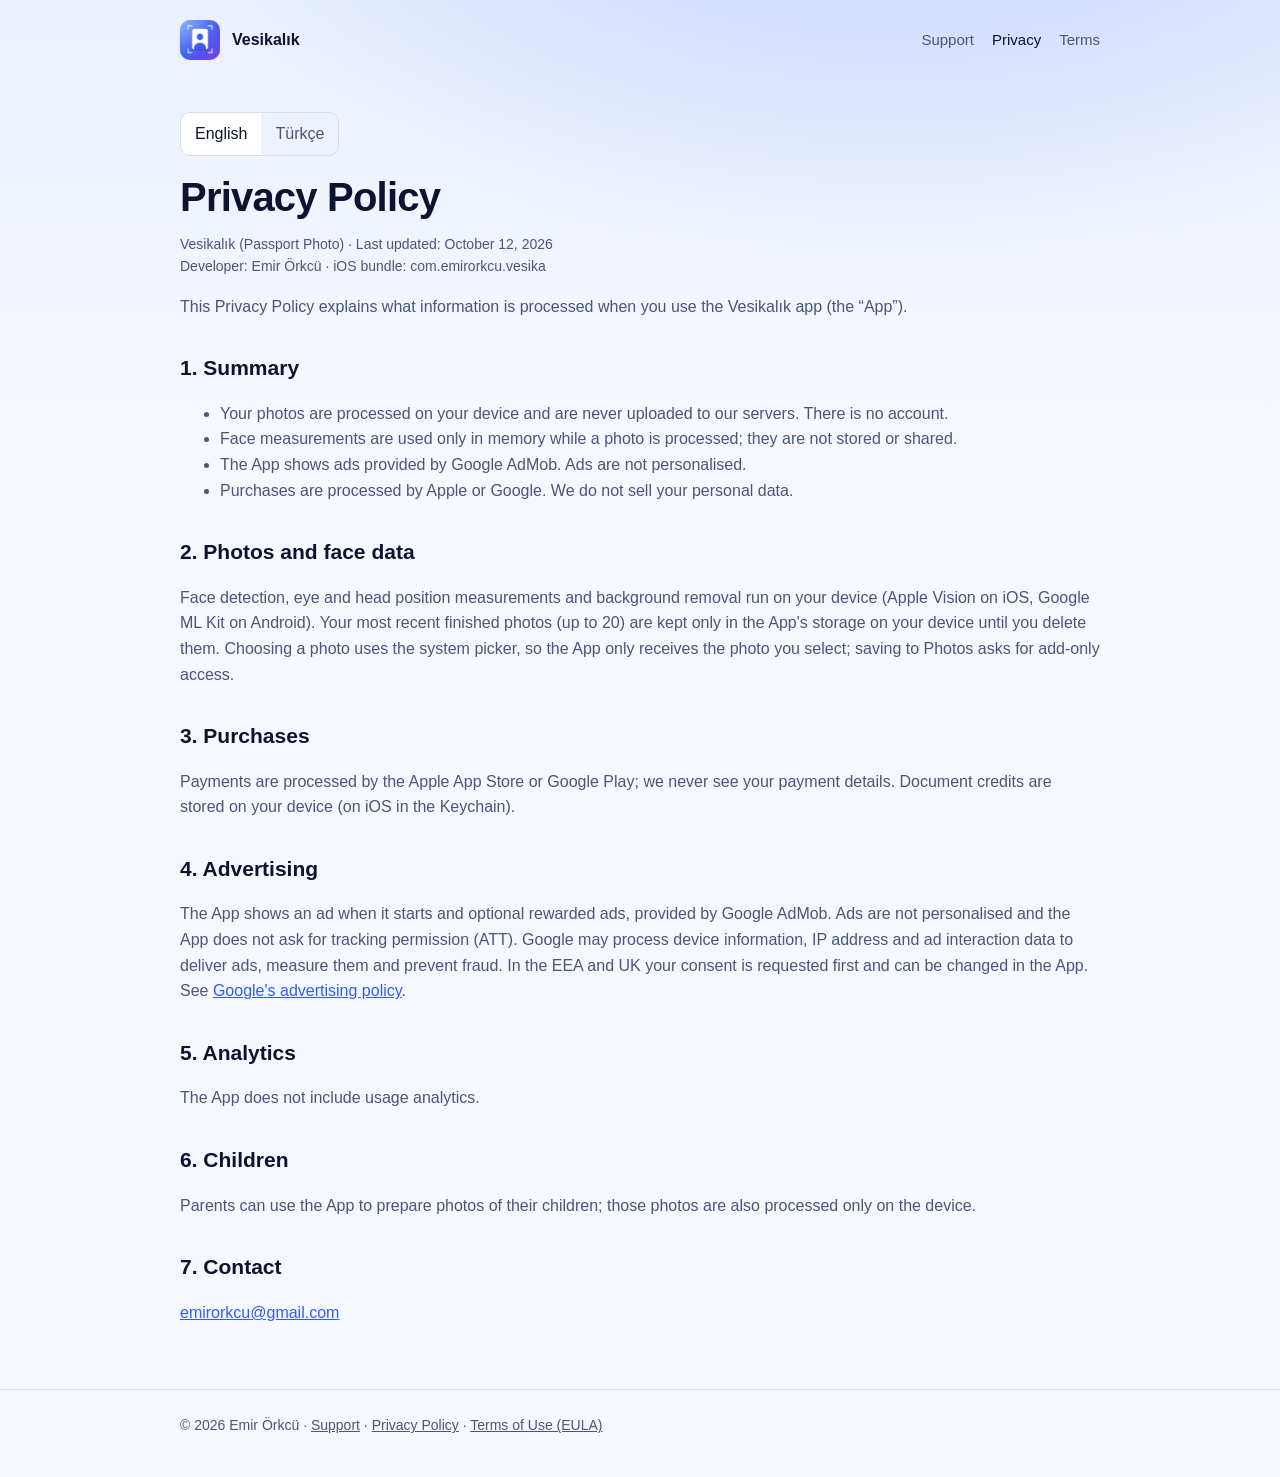
==== vesika/privacy.html @ a0901dc8 "Add Vesikalık support and privacy pages" ====
<!doctype html>
<html lang="en">
<head>
  <meta charset="utf-8">
  <meta name="viewport" content="width=device-width, initial-scale=1">
  <title>Privacy Policy — Vesikalık</title>
  <meta name="description" content="Privacy Policy for the Vesikalık passport and ID photo app.">
  <link rel="icon" href="[data-uri]">
  <link rel="apple-touch-icon" href="[data-uri]">
  <link rel="stylesheet" href="../style.css">
</head>
<body>
  <div class="wrap">
    <header class="top">
      <a class="brand" href="./"><img src="[data-uri]" alt="">Vesikalık</a>
      <nav class="links">
        <a href="./">Support</a>
        <a aria-current="page" href="privacy.html">Privacy</a>
        <a href="https://www.apple.com/legal/internet-services/itunes/dev/stdeula/">Terms</a>
      </nav>
    </header>

    <section class="doc">
      <div class="lang" role="group" aria-label="Language">
        <button type="button" data-set-lang="en">English</button>
        <button type="button" data-set-lang="tr">Türkçe</button>
      </div>

      <div data-lang-block="en">
        <h1>Privacy Policy</h1>
        <p class="meta">Vesikalık (Passport Photo) · Last updated: October 12, 2026<br>Developer: Emir Örkcü · iOS bundle: com.emirorkcu.vesika</p>
        <p>This Privacy Policy explains what information is processed when you use the Vesikalık app (the “App”).</p>

        <h2>1. Summary</h2>
        <ul>
          <li>Your photos are processed on your device and are never uploaded to our servers. There is no account.</li>
          <li>Face measurements are used only in memory while a photo is processed; they are not stored or shared.</li>
          <li>The App shows ads provided by Google AdMob. Ads are not personalised.</li>
          <li>Purchases are processed by Apple or Google. We do not sell your personal data.</li>
        </ul>

        <h2>2. Photos and face data</h2>
        <p>Face detection, eye and head position measurements and background removal run on your device (Apple Vision on iOS, Google ML Kit on Android). Your most recent finished photos (up to 20) are kept only in the App's storage on your device until you delete them. Choosing a photo uses the system picker, so the App only receives the photo you select; saving to Photos asks for add-only access.</p>

        <h2>3. Purchases</h2>
        <p>Payments are processed by the Apple App Store or Google Play; we never see your payment details. Document credits are stored on your device (on iOS in the Keychain).</p>

        <h2>4. Advertising</h2>
        <p>The App shows an ad when it starts and optional rewarded ads, provided by Google AdMob. Ads are not personalised and the App does not ask for tracking permission (ATT). Google may process device information, IP address and ad interaction data to deliver ads, measure them and prevent fraud. In the EEA and UK your consent is requested first and can be changed in the App. See <a href="https://policies.google.com/technologies/ads">Google's advertising policy</a>.</p>

        <h2>5. Analytics</h2>
        <p>The App does not include usage analytics.</p>

        <h2>6. Children</h2>
        <p>Parents can use the App to prepare photos of their children; those photos are also processed only on the device.</p>

        <h2>7. Contact</h2>
        <p><a href="mailto:emirorkcu@gmail.com?subject=Vesikal%C4%B1k%20Privacy">emirorkcu@gmail.com</a></p>
      </div>

      <div data-lang-block="tr">
        <h1>Gizlilik Politikası</h1>
        <p class="meta">Vesikalık · Son güncelleme: 12 Ekim 2026<br>Geliştirici: Emir Örkcü · iOS paket kimliği: com.emirorkcu.vesika</p>
        <p>Bu politika, Vesikalık uygulamasını (“Uygulama”) kullandığınızda hangi bilgilerin işlendiğini açıklar.</p>

        <h2>1. Özet</h2>
        <ul>
          <li>Fotoğraflarınız cihazınızda işlenir ve sunucularımıza yüklenmez. Hesap yoktur.</li>
          <li>Yüz ölçümleri yalnızca fotoğraf işlenirken bellekte kullanılır; saklanmaz ve paylaşılmaz.</li>
          <li>Uygulama Google AdMob reklamları gösterir. Reklamlar kişiselleştirilmez.</li>
          <li>Satın almaları Apple ya da Google işler. Kişisel verilerinizi satmayız.</li>
        </ul>

        <h2>2. Fotoğraflar ve yüz verileri</h2>
        <p>Yüz algılama, göz ve baş konumu ölçümü ve arka plan temizleme cihazınızda yapılır (iOS'ta Apple Vision, Android'de Google ML Kit). Hazırlanan son fotoğraflar (en fazla 20) siz silene kadar yalnızca cihazınızda, Uygulama'nın kendi alanında tutulur. Galeriden seçim sistem seçicisiyle yapılır; Uygulama yalnızca seçtiğiniz fotoğrafa erişir. Fotoğraflar'a kaydetme için yalnızca ekleme izni istenir.</p>

        <h2>3. Satın almalar</h2>
        <p>Ödemeleri Apple App Store ya da Google Play işler; ödeme bilgilerinizi görmeyiz. Belge hakları cihazınızda (iOS'ta Anahtar Zinciri'nde) saklanır.</p>

        <h2>4. Reklamlar</h2>
        <p>Uygulama açılırken bir reklam ve isteğe bağlı ödüllü reklamlar gösterir (Google AdMob). Reklamlar kişiselleştirilmez ve uygulama izleme izni (ATT) istenmez. Google, reklam sunumu, ölçümü ve dolandırıcılığı önleme için cihaz bilgisi, IP adresi ve reklam etkileşimi verilerini işleyebilir. AEA ve Birleşik Krallık'ta önce onayınız istenir; Uygulama içinden değiştirebilirsiniz. Ayrıntılar: <a href="https://policies.google.com/technologies/ads">Google reklam politikası</a>.</p>

        <h2>5. Analiz</h2>
        <p>Uygulama kullanım analizi aracı içermez.</p>

        <h2>6. Çocuklar</h2>
        <p>Ebeveynler çocukları için vesikalık hazırlayabilir; bu fotoğraflar da yalnızca cihazda işlenir.</p>

        <h2>7. İletişim</h2>
        <p><a href="mailto:emirorkcu@gmail.com?subject=Vesikal%C4%B1k%20Gizlilik">emirorkcu@gmail.com</a></p>
      </div>
    </section>
  </div>
  <footer>
    <div class="wrap">
      © 2026 Emir Örkcü ·
      <a href="./">Support</a> ·
      <a href="privacy.html">Privacy Policy</a> ·
      <a href="https://www.apple.com/legal/internet-services/itunes/dev/stdeula/">Terms of Use (EULA)</a>
    </div>
  </footer>
  <script src="../lang.js"></script>
</body>
</html>
---- style.css ----
:root{
  --bg:#060a1c; --bg2:#0a1230; --card:rgba(255,255,255,.05); --line:rgba(255,255,255,.10);
  --text:#eef2ff; --muted:#a7b0cc; --accent:#4f7dff; --accent2:#9b7bff; --gold:#ffb347;
}
@media (prefers-color-scheme: light){
  :root:not([data-theme="dark"]){
    --bg:#f6f8ff; --bg2:#eaf0ff; --card:#ffffff; --line:rgba(10,20,60,.10);
    --text:#0b1330; --muted:#4a5578; --accent:#2f5bff; --accent2:#6b4ef0; --gold:#d98400;
  }
}
*{box-sizing:border-box}
html,body{margin:0}
html{background-color:var(--bg)}
body{font-family:-apple-system,BlinkMacSystemFont,"SF Pro Text","Segoe UI",Roboto,Helvetica,Arial,sans-serif;
  color:var(--text);background:radial-gradient(1200px 700px at 70% -10%,rgba(79,125,255,.25),transparent 60%),linear-gradient(180deg,var(--bg2),var(--bg) 420px);
  background-color:var(--bg);background-repeat:no-repeat;min-height:100vh;line-height:1.6;overflow-wrap:anywhere;-webkit-font-smoothing:antialiased}
a{color:var(--accent)}
.wrap{max-width:960px;margin:0 auto;padding:0 20px}
header.top{display:flex;align-items:center;justify-content:space-between;flex-wrap:wrap;gap:12px;padding:20px 0}
.brand{display:flex;align-items:center;gap:12px;color:var(--text);text-decoration:none;font-weight:700}
.brand img{width:40px;height:40px;border-radius:10px}
nav.links{display:flex;gap:18px;flex-wrap:wrap}
nav.links a{color:var(--muted);text-decoration:none;font-size:15px}
nav.links a:hover,nav.links a[aria-current="page"]{color:var(--text)}
.hero{padding:56px 0 32px;display:grid;grid-template-columns:auto 1fr;gap:28px;align-items:center}
.hero img{width:120px;height:120px;border-radius:28px;box-shadow:0 20px 40px rgba(0,0,0,.35)}
h1{font-size:clamp(32px,5vw,52px);line-height:1.08;margin:0 0 12px;letter-spacing:-.02em}
h1 .grad{background:linear-gradient(90deg,#7fb2ff,var(--accent) 55%,var(--accent2));-webkit-background-clip:text;background-clip:text;color:transparent}
.lead{color:var(--muted);font-size:18px;margin:0 0 22px;max-width:620px}
.btn{display:inline-flex;align-items:center;gap:10px;padding:12px 20px;border-radius:12px;background:var(--text);color:var(--bg);text-decoration:none;font-weight:600}
.btn.secondary{background:transparent;color:var(--text);border:1px solid var(--line);margin-left:8px}
.grid{display:grid;grid-template-columns:repeat(3,1fr);gap:14px;margin:28px 0 48px}
.card{background:var(--card);border:1px solid var(--line);border-radius:16px;padding:18px}
.card h3{margin:0 0 6px;font-size:17px}
.card p{margin:0;color:var(--muted);font-size:15px}
section.doc{padding:24px 0 48px}
section.doc h1{font-size:clamp(28px,4vw,40px)}
section.doc h2{font-size:21px;margin:32px 0 8px}
section.doc p,section.doc li{color:var(--muted)}
section.doc strong{color:var(--text)}
.meta{color:var(--muted);font-size:14px}
.lang{display:inline-flex;border:1px solid var(--line);border-radius:10px;overflow:hidden;margin:8px 0 20px}
.lang button{background:transparent;border:0;color:var(--muted);padding:8px 14px;font:inherit;cursor:pointer}
.lang button[aria-pressed="true"]{background:var(--card);color:var(--text)}
[data-lang-block]{display:none}
[data-lang-block].on{display:block}
footer{border-top:1px solid var(--line);padding:24px 0 40px;color:var(--muted);font-size:14px}
footer a{color:var(--muted)}
@media (max-width:720px){
  .hero{grid-template-columns:1fr;text-align:left;padding-top:32px}
  .hero img{width:88px;height:88px;border-radius:20px}
  .grid{grid-template-columns:1fr}
  .btn.secondary{margin:10px 0 0}
  nav.links{gap:12px}
}
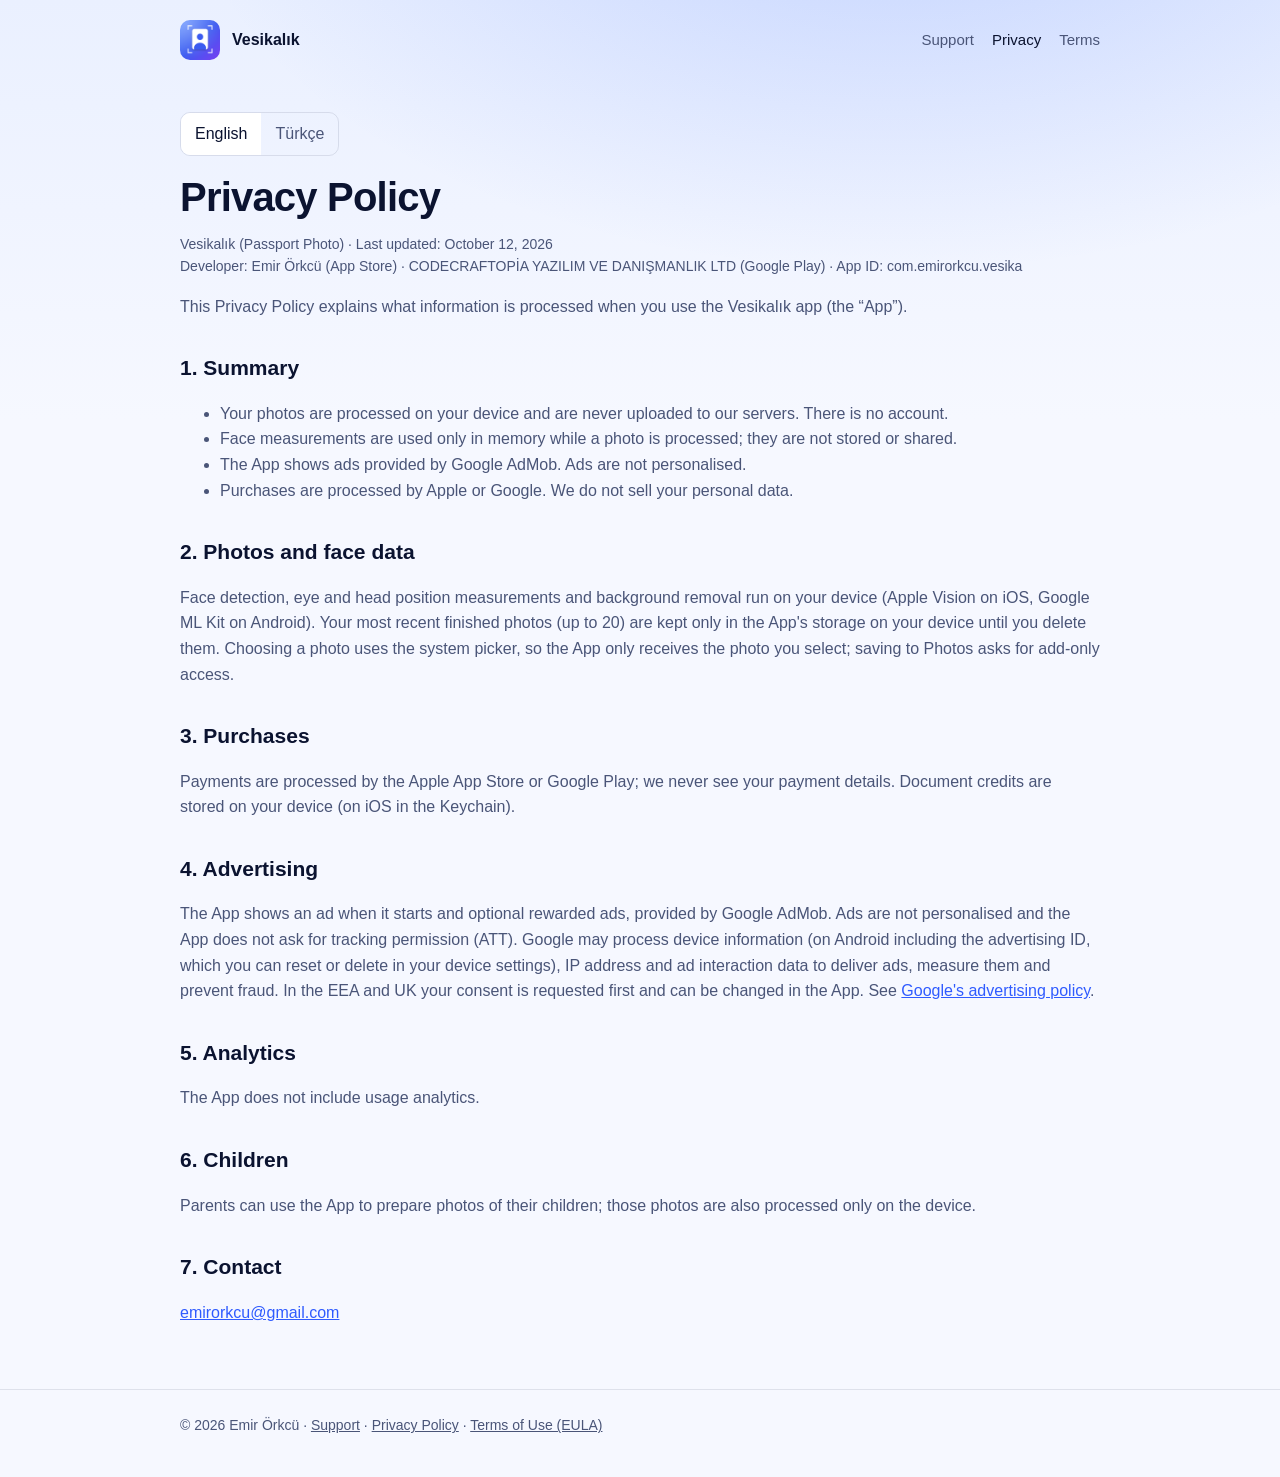
==== commit 3a1689b2: "Vesikalık: privacy policy covers Google Play publisher and Android ad ID" ====
--- a/vesika/privacy.html
+++ b/vesika/privacy.html
@@ -28,7 +28,7 @@
 
       <div data-lang-block="en">
         <h1>Privacy Policy</h1>
-        <p class="meta">Vesikalık (Passport Photo) · Last updated: October 12, 2026<br>Developer: Emir Örkcü · iOS bundle: com.emirorkcu.vesika</p>
+        <p class="meta">Vesikalık (Passport Photo) · Last updated: October 12, 2026<br>Developer: Emir Örkcü (App Store) · CODECRAFTOPİA YAZILIM VE DANIŞMANLIK LTD (Google Play) · App ID: com.emirorkcu.vesika</p>
         <p>This Privacy Policy explains what information is processed when you use the Vesikalık app (the “App”).</p>
 
         <h2>1. Summary</h2>
@@ -46,7 +46,7 @@
         <p>Payments are processed by the Apple App Store or Google Play; we never see your payment details. Document credits are stored on your device (on iOS in the Keychain).</p>
 
         <h2>4. Advertising</h2>
-        <p>The App shows an ad when it starts and optional rewarded ads, provided by Google AdMob. Ads are not personalised and the App does not ask for tracking permission (ATT). Google may process device information, IP address and ad interaction data to deliver ads, measure them and prevent fraud. In the EEA and UK your consent is requested first and can be changed in the App. See <a href="https://policies.google.com/technologies/ads">Google's advertising policy</a>.</p>
+        <p>The App shows an ad when it starts and optional rewarded ads, provided by Google AdMob. Ads are not personalised and the App does not ask for tracking permission (ATT). Google may process device information (on Android including the advertising ID, which you can reset or delete in your device settings), IP address and ad interaction data to deliver ads, measure them and prevent fraud. In the EEA and UK your consent is requested first and can be changed in the App. See <a href="https://policies.google.com/technologies/ads">Google's advertising policy</a>.</p>
 
         <h2>5. Analytics</h2>
         <p>The App does not include usage analytics.</p>
@@ -60,7 +60,7 @@
 
       <div data-lang-block="tr">
         <h1>Gizlilik Politikası</h1>
-        <p class="meta">Vesikalık · Son güncelleme: 12 Ekim 2026<br>Geliştirici: Emir Örkcü · iOS paket kimliği: com.emirorkcu.vesika</p>
+        <p class="meta">Vesikalık · Son güncelleme: 12 Ekim 2026<br>Geliştirici: Emir Örkcü (App Store) · CODECRAFTOPİA YAZILIM VE DANIŞMANLIK LTD (Google Play) · Uygulama kimliği: com.emirorkcu.vesika</p>
         <p>Bu politika, Vesikalık uygulamasını (“Uygulama”) kullandığınızda hangi bilgilerin işlendiğini açıklar.</p>
 
         <h2>1. Özet</h2>
@@ -78,7 +78,7 @@
         <p>Ödemeleri Apple App Store ya da Google Play işler; ödeme bilgilerinizi görmeyiz. Belge hakları cihazınızda (iOS'ta Anahtar Zinciri'nde) saklanır.</p>
 
         <h2>4. Reklamlar</h2>
-        <p>Uygulama açılırken bir reklam ve isteğe bağlı ödüllü reklamlar gösterir (Google AdMob). Reklamlar kişiselleştirilmez ve uygulama izleme izni (ATT) istenmez. Google, reklam sunumu, ölçümü ve dolandırıcılığı önleme için cihaz bilgisi, IP adresi ve reklam etkileşimi verilerini işleyebilir. AEA ve Birleşik Krallık'ta önce onayınız istenir; Uygulama içinden değiştirebilirsiniz. Ayrıntılar: <a href="https://policies.google.com/technologies/ads">Google reklam politikası</a>.</p>
+        <p>Uygulama açılırken bir reklam ve isteğe bağlı ödüllü reklamlar gösterir (Google AdMob). Reklamlar kişiselleştirilmez ve uygulama izleme izni (ATT) istenmez. Google, reklam sunumu, ölçümü ve dolandırıcılığı önleme için cihaz bilgisi (Android'de cihaz ayarlarından sıfırlayıp silebileceğiniz reklam kimliği dahil), IP adresi ve reklam etkileşimi verilerini işleyebilir. AEA ve Birleşik Krallık'ta önce onayınız istenir; Uygulama içinden değiştirebilirsiniz. Ayrıntılar: <a href="https://policies.google.com/technologies/ads">Google reklam politikası</a>.</p>
 
         <h2>5. Analiz</h2>
         <p>Uygulama kullanım analizi aracı içermez.</p>
